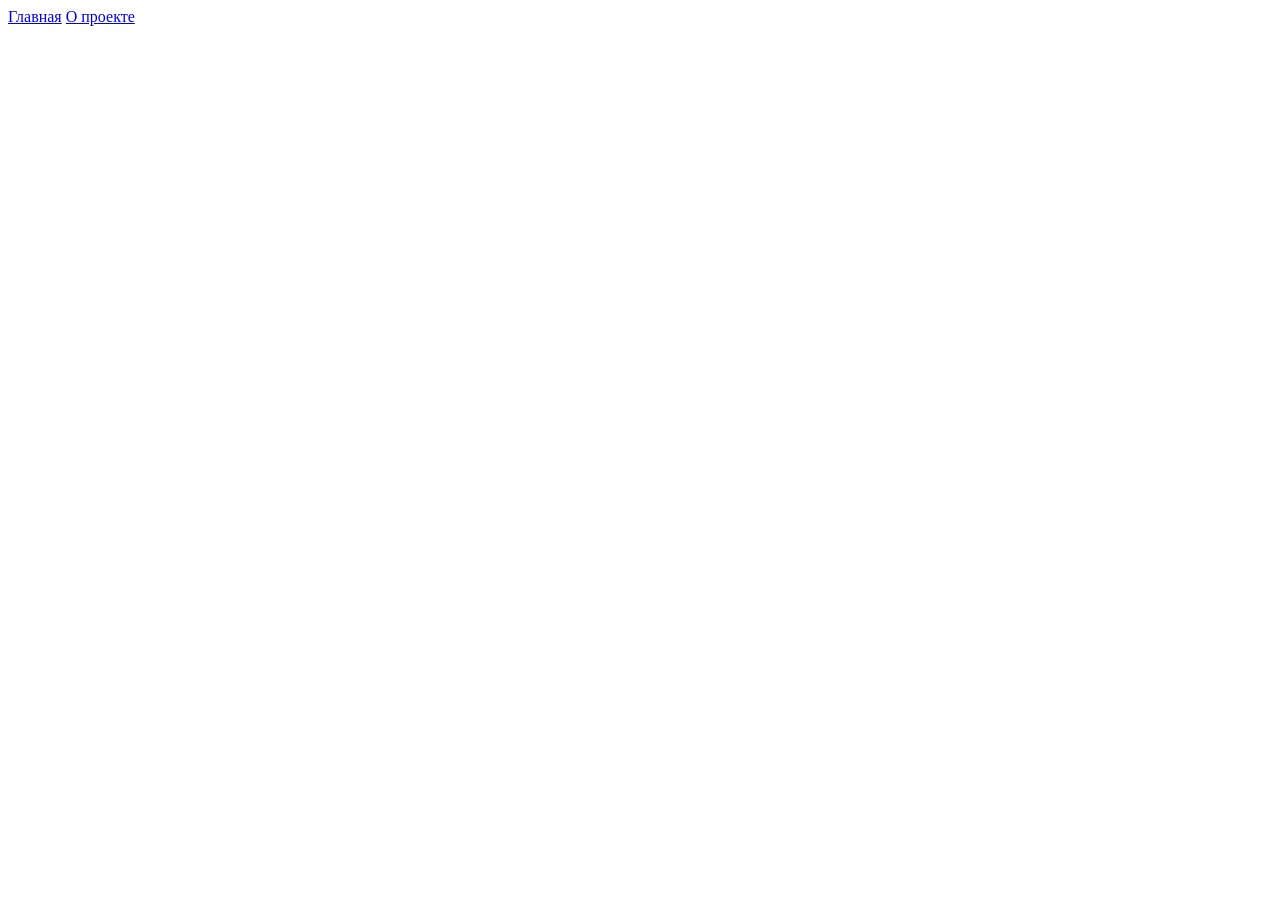
==== about.html @ c987b55f "Update.DS_Store" ====
<!doctype html>
<html lang="ru">
  <head>
    <meta charset="UTF-8" />
    <meta name="viewport" content="width=device-width, initial-scale=1.0" />
    <title>О проекте</title>
    <link rel="stylesheet" href="stylesheets/style.css" />
  </head>
  <body>
    <nav class="menubar">
      <a href="index.html">Главная</a>
      <a href="about.html">О проекте</a>
    </nav>
  </body>
</html>
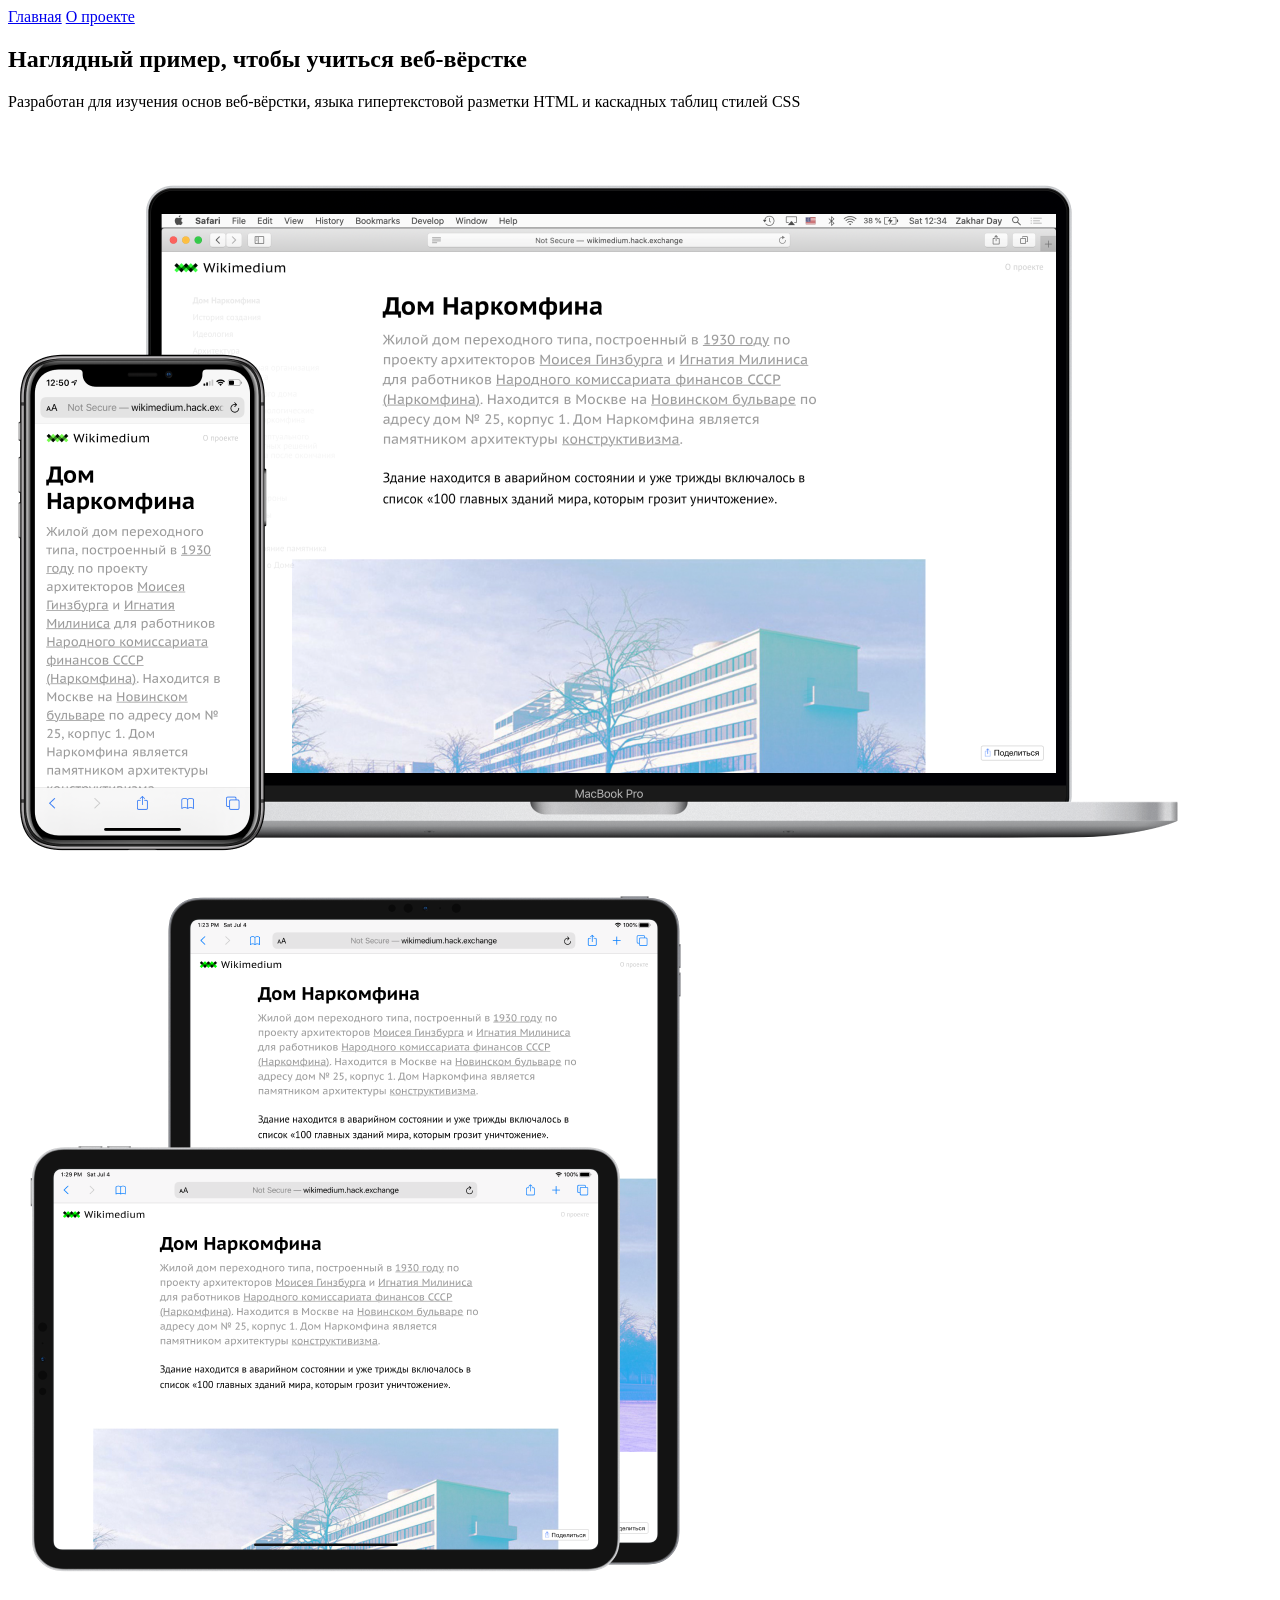
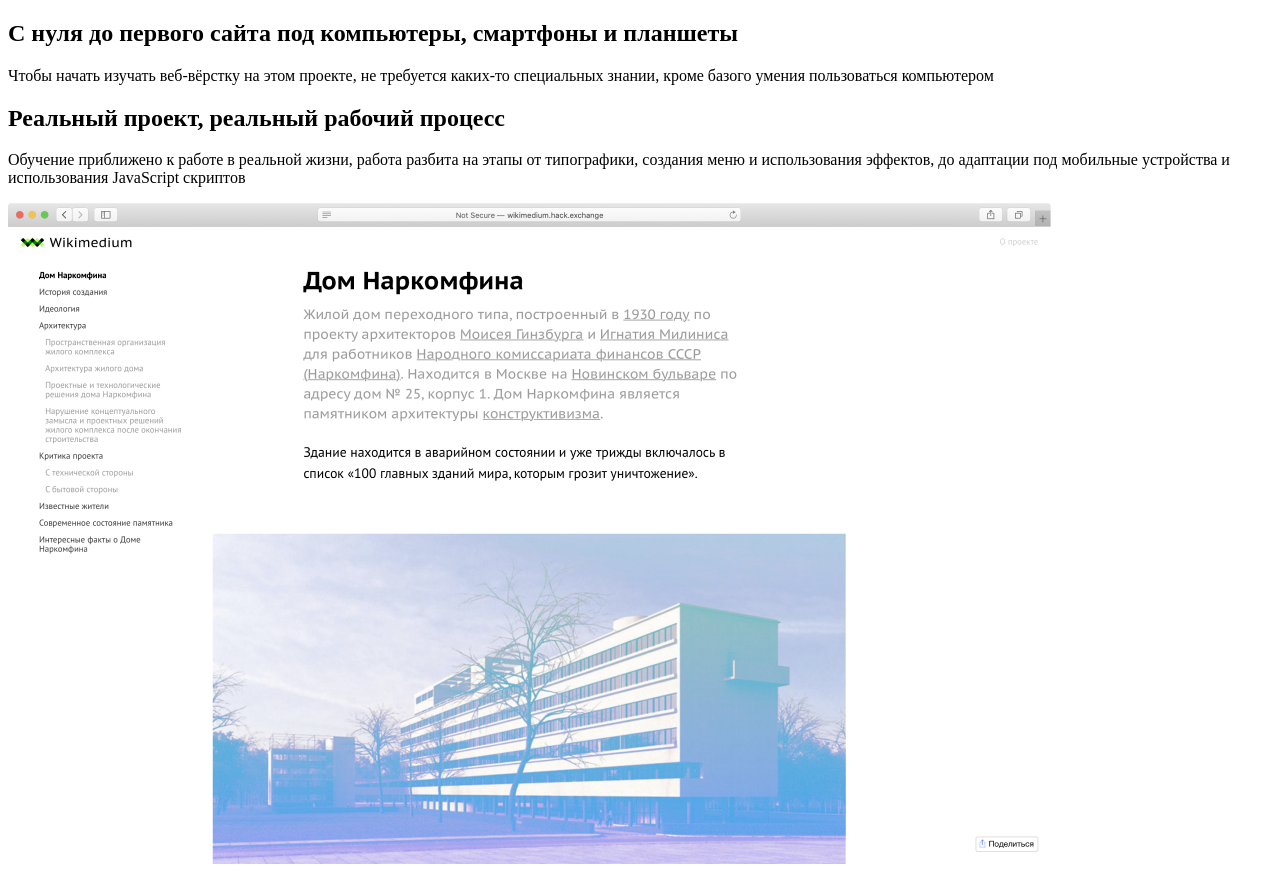
==== commit c2c70345: "вёрстка секций 1-3 для about.html" ====
--- a/about.html
+++ b/about.html
@@ -6,10 +6,67 @@
     <title>О проекте</title>
     <link rel="stylesheet" href="stylesheets/style.css" />
   </head>
-  <body>
+  <body class="about">
     <nav class="menubar">
       <a href="index.html">Главная</a>
       <a href="about.html">О проекте</a>
     </nav>
+
+    <main class="about-main">
+      <section class="section-1">
+        <div>
+          <h2>Наглядный пример,&nbsp;чтобы&nbsp;учиться веб-вёрстке</h2>
+          <p>
+            Разработан для изучения основ веб-вёрстки, языка гипертекстовой
+            разметки HTML и каскадных таблиц стилей CSS
+          </p>
+        </div>
+
+        <div>
+          <img
+            src="images/about1.png"
+            alt="мокап проекта Дом Наркомфина на планшете и телефоне"
+          />
+        </div>
+      </section>
+
+      <section class="section-2">
+        <div>
+          <img
+            src="images/about2.png"
+            alt="мокап проекта Дом Наркомфина на планшетах"
+          />
+        </div>
+
+        <div>
+          <h2>С нуля до первого сайта под компьютеры, смартфоны и планшеты</h2>
+          <p>
+            Чтобы начать изучать веб-вёрстку на этом проекте, не требуется
+            каких-то специальных знании, кроме базого умения пользоваться
+            компьютером
+          </p>
+        </div>
+      </section>
+
+      <section class="section-3">
+        <div>
+          <h2>Реальный проект, реальный рабочий процесс</h2>
+          <p>
+            Обучение приближено к работе в реальной жизни, работа разбита на
+            этапы от типографики, создания меню и использования эффектов,
+            до&nbsp;адаптации под мобильные устройства и использования
+            JavaScript скриптов
+          </p>
+        </div>
+
+        <div>
+          <img
+            src="images/about3.png"
+            alt="скрин проекта Дом Наркомфина из браузера"
+          />
+        </div>
+      </section>
+      <section class="section-4"></section>
+    </main>
   </body>
 </html>
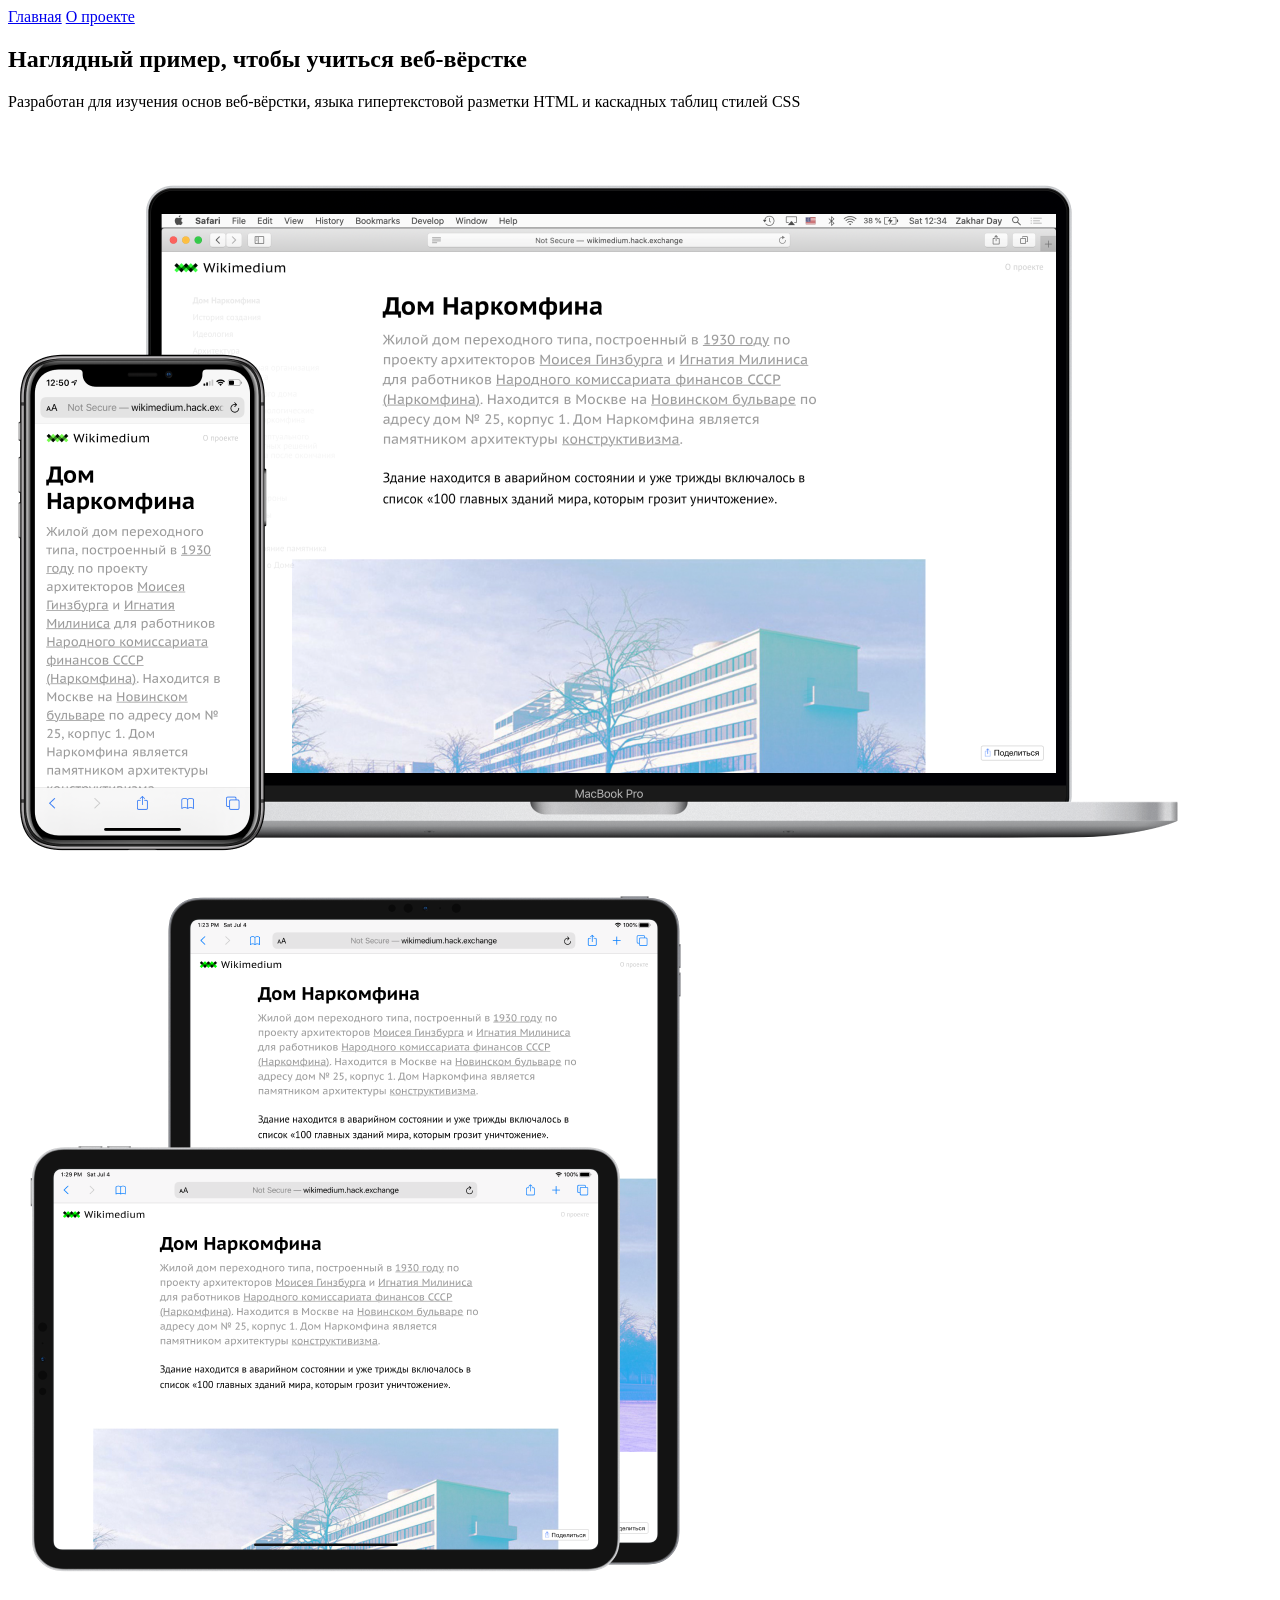
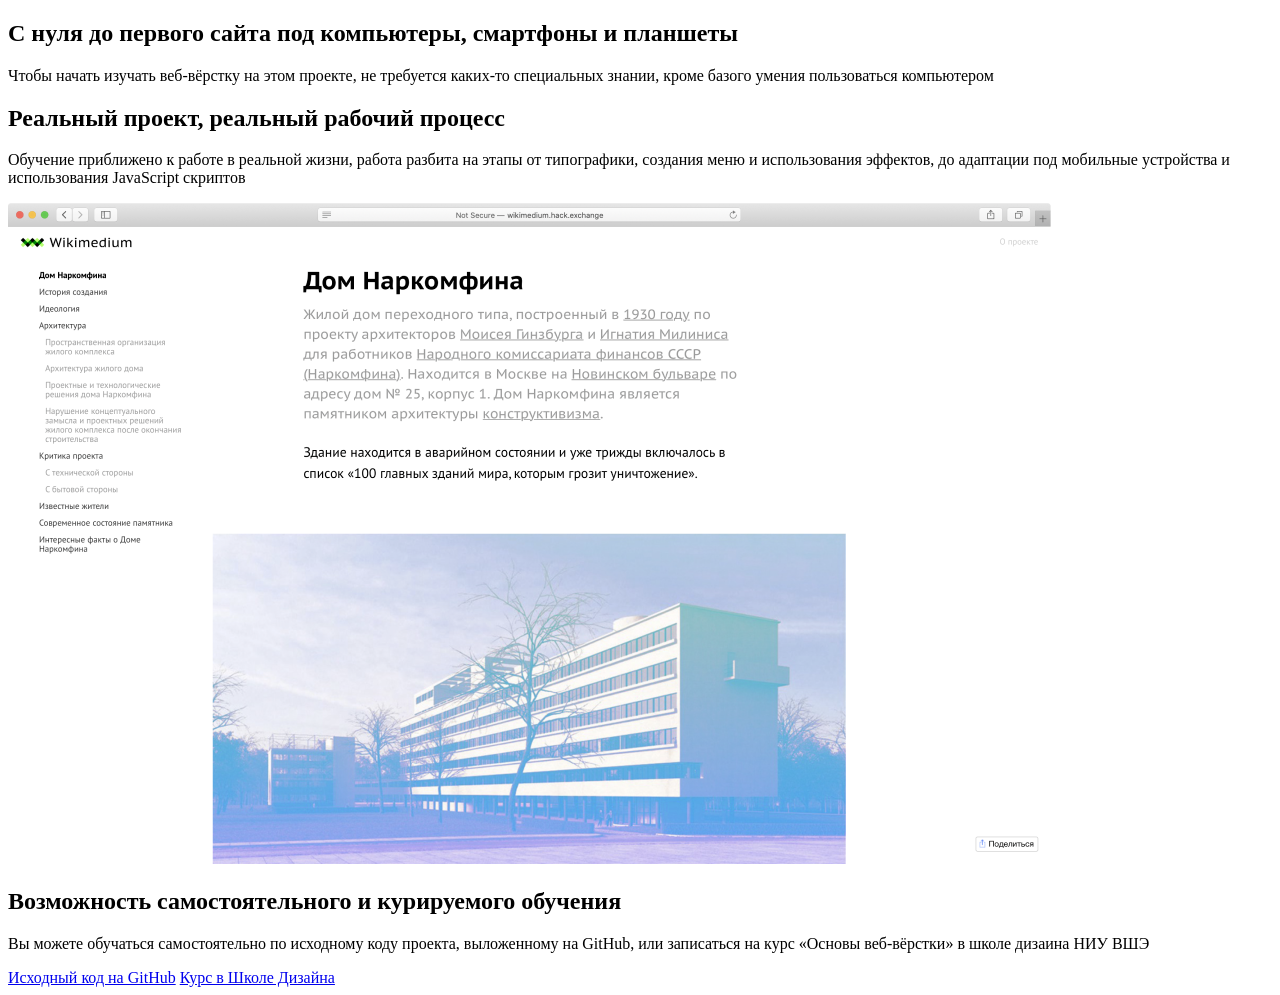
==== commit 21276222: "апдейт" ====
--- a/about.html
+++ b/about.html
@@ -41,7 +41,7 @@
         <div>
           <h2>С нуля до первого сайта под компьютеры, смартфоны и планшеты</h2>
           <p>
-            Чтобы начать изучать веб-вёрстку на этом проекте, не требуется
+            Чтобы начать изучать веб-вёрстку на этом проекте, не&nbsp;требуется
             каких-то специальных знании, кроме базого умения пользоваться
             компьютером
           </p>
@@ -50,11 +50,11 @@
 
       <section class="section-3">
         <div>
-          <h2>Реальный проект, реальный рабочий процесс</h2>
+          <h2>Реальный проект, реальный рабочий&nbsp;процесс</h2>
           <p>
-            Обучение приближено к работе в реальной жизни, работа разбита на
-            этапы от типографики, создания меню и использования эффектов,
-            до&nbsp;адаптации под мобильные устройства и использования
+            Обучение приближено к работе в реальной жизни, работа&nbsp;разбита
+            на этапы от типографики, создания меню и&nbsp;использования
+            эффектов, до&nbsp;адаптации под мобильные устройства и использования
             JavaScript скриптов
           </p>
         </div>
@@ -66,7 +66,27 @@
           />
         </div>
       </section>
-      <section class="section-4"></section>
+      <section class="section-4">
+        <div class="about-text">
+          <h2>Возможность самостоятельного и&nbsp;курируемого обучения</h2>
+          <p>
+            Вы можете обучаться самостоятельно по исходному коду проекта,
+            выложенному на GitHub, или записаться на курс «Основы веб-вёрстки» в
+            школе дизаина НИУ ВШЭ
+          </p>
+        </div>
+
+        <div>
+          <a
+            href="https://github.com/milashatmn-cloud/b26ukifirst-"
+            class="about-link light"
+            >Исходный код на GitHub</a
+          >
+          <a href="https://creative.hse.ru/ba" class="about-link dark">
+            Курс в Школе Дизайна</a
+          >
+        </div>
+      </section>
     </main>
   </body>
 </html>
